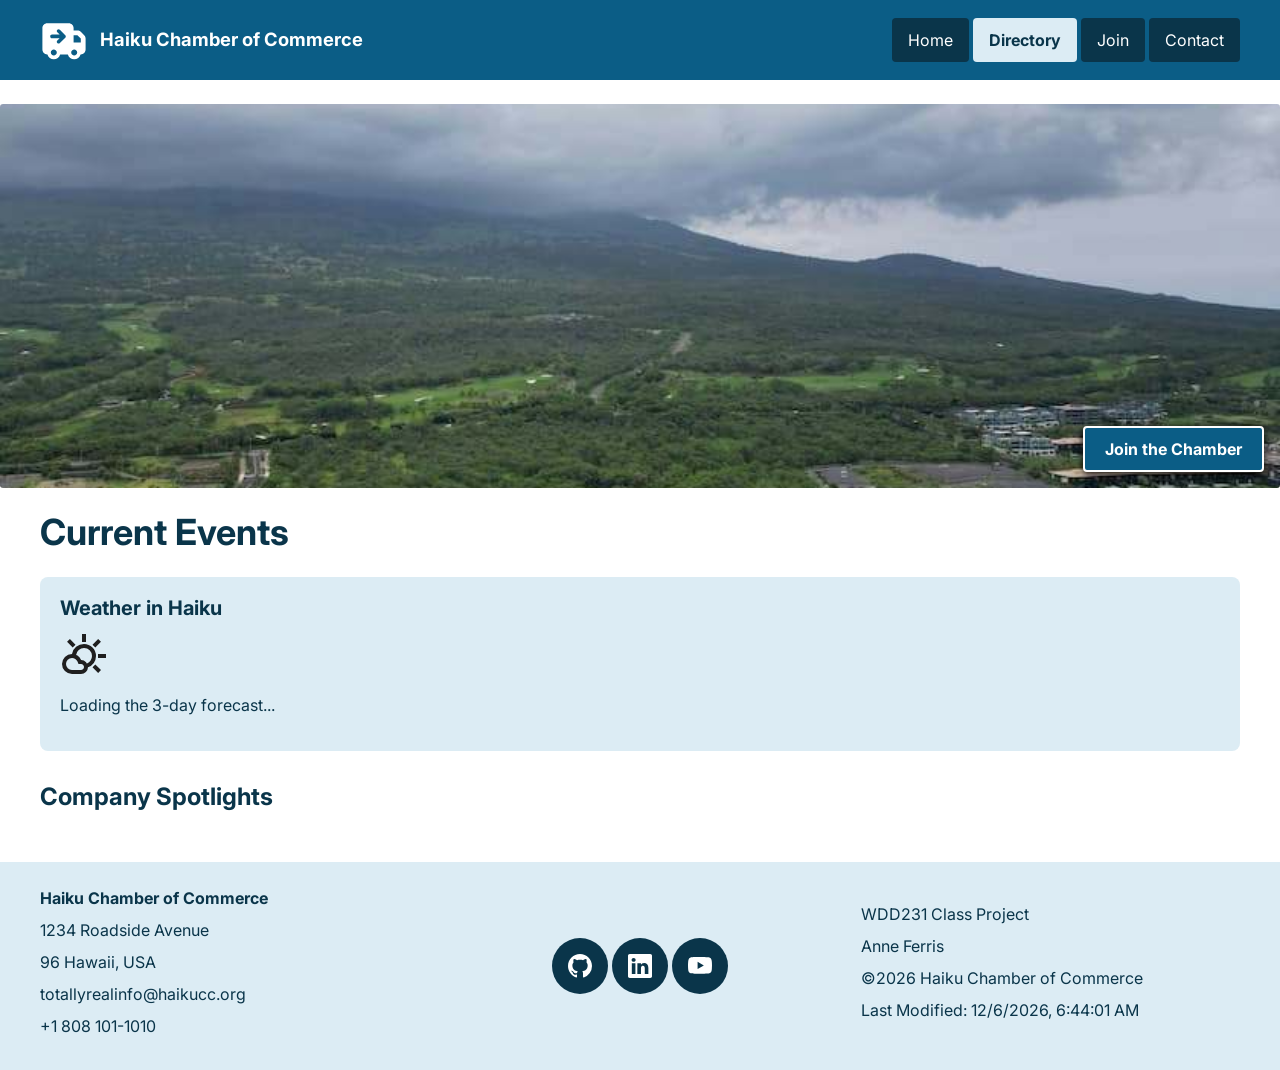
==== chamber/index.html @ 50b2901e "Keep weather key out of Git history Co-authored-by: Copilot <223556219+Copilot@users.noreply.github." ====
<!DOCTYPE html>
<html lang="en">

<head>
    <meta charset="UTF-8">
    <meta name="viewport" content="width=device-width, initial-scale=1.0">
    <title>Homepage - Chamber of Commerce Haiku</title>
    <meta name="author" content="Anne Ferris">
    <meta name="description"
        content="This site is to practice our programming with a group and should result in a website that shows a Chamber of Commerece for Haiku. This is it's landing page.">
    <meta property="og:title" content="Chamber of Commerce - Haiku">
    <meta property="og:description"
        content="This site is to practice our programming with a group and should result in a website that shows a Chamber of Commerece for Haiku. This is it's landing page.">
    <meta property="og:url" content="https://annehutchinson407-debug.github.io/wdd231/">
    <meta property="og:image"
        content="https://annehutchinson407-debug.github.io/wdd231/chamber/images/haiku-hawaii.jpg">
    <link rel="preload" href="data/members.json" as="fetch" type="application/json" crossorigin>
    <link rel="preload" href="images/haiku-harvest.svg" as="image" fetchpriority="high">
    <script src="scripts/weather-config.js" defer></script>
    <script src="scripts/index.js" defer></script>
    <link rel="stylesheet" href="styles/directory-normalize.css">
    <link rel="stylesheet" href="styles/directory.css">
    <link rel="stylesheet" href="styles/directory-larger.css">
    <link rel="icon" href="favicon.ico">
    <link rel="preconnect" href="https://fonts.googleapis.com">
    <link rel="preconnect" href="https://fonts.gstatic.com" crossorigin>
    <link
        href="https://fonts.googleapis.com/css2?family=Fira+Sans&family=Inter:ital,opsz,wght@0,14..32,100..900;1,14..32,100..900&display=optional"
        rel="stylesheet" media="print" onload="this.media='all'">
        <link rel="stylesheet"
            href="https://fonts.googleapis.com/css2?family=Fira+Sans&family=Inter:ital,opsz,wght@0,14..32,100..900;1,14..32,100..900&display=optional">
</head>

<body>

    <header>
        <a class="site-brand" href="../index.html">
            <img src="images/truck.svg" alt="Logo of a Truck with an Arrow">
            <span>Haiku Chamber of Commerce</span>
        </a>
        <button class="menu-toggle" type="button" aria-expanded="false" aria-controls="primary-navigation"
            aria-label="Toggle navigation">
            <span></span>
            <span></span>
            <span></span>
        </button>
        <nav id="primary-navigation">
            <a href="index.html">Home</a>
            <a href="directory.html" aria-current="page">Directory</a>
            <a href="join.html">Join</a>
            <a href="contact.html">Contact</a>
        </nav>
    </header>
    <main>
        <div class="hero">
            <img src="images/haiku-hawaii.jpg" alt="View of Haiku, Hawaii">
            <a class="call-to-action" href="join.html">Join the Chamber</a>
        </div>
        <section>
            <h1>Current Events</h1>
        </section>
        <section class="weather-section" aria-labelledby="weather-heading">
            <h2 id="weather-heading">Weather in Haiku</h2>
            <img src="images/weather.svg" alt="" width="48" height="48">
            <p id="weather-status" role="status" aria-live="polite">Loading current weather and forecast...</p>
            <button id="weather-retry" type="button" hidden>Retry</button>
            <div id="weather-current" class="weather-current" hidden>
                <h2>Current Conditions</h2>
                <figure class="weather-current-figure">
                    <img id="weather-icon" class="weather-icon" alt="weather icon" width="100" height="100">
                    <figcaption id="weather-description"></figcaption>
                </figure>
                <p class="weather-temperature"><span id="weather-temperature"></span> °F</p>
            </div>
            <div id="weather-forecast-container" hidden>
                <h3>3-Day Temperature Forecast</h3>
                <ol id="weather-forecast" class="weather-forecast"></ol>
            </div>
        </section>
        <section>
            <h2>Company Spotlights</h2>
        </section>
    </main>
    <footer>
        <div class="footer-contact">
            <p class="footer-name">Haiku Chamber of Commerce</p>
            <p>1234 Roadside Avenue</p>
            <p>96 Hawaii, USA</p>
            <p>totallyrealinfo@haikucc.org</p>
            <p>+1 808 101-1010</p>
        </div>
        <nav class="social-links" aria-label="Social links">
            <a href="https://github.com/annehutchinson407-debug/wdd231" aria-label="GitHub">
                <img src="images/github.svg" alt="GitHub logo">
            </a>
            <a href="https://www.linkedin.com/in/anne-ferris-639a38439/" aria-label="LinkedIn">
                <img src="images/linkedin.svg" alt="LinkedIn logo">
            </a>
            <a href="https://www.youtube.com/" aria-label="YouTube">
                <img src="images/youtube.svg" alt="YouTube logo">
            </a>
        </nav>
        <div class="footer-project">
            <p>WDD231 Class Project</p>
            <p>Anne Ferris</p>
            <p>©<span id="currentYear"></span> Haiku Chamber of Commerce</p>
            <p>Last Modified: <span id="lastModified"></span></p>
        </div>
    </footer>
</body>

</html>
---- chamber/styles/directory.css ----
:root {
    --color-primary: #0b5d86;
    --color-dark: #0a354a;
    --color-light: #dcecf4;
    --color-highlight: #f2f604;
    --color-clear: #ffffff00;
    --color-very-light: #ffffff;
    --color-shadow: #000000;
}

body {
    color: var(--color-dark);
    font-family: "Inter", "Fira Sans", Arial, sans-serif;
}

header {
    display: grid;
    grid-template-columns: minmax(0, 1fr) auto;
    align-items: center;
    gap: 0.75rem;
    padding: 0.75rem max(1rem, calc((100% - 1200px) / 2));
    background-color: var(--color-primary);
    color: var(--color-very-light)
}

.site-brand {
    display: flex;
    align-items: center;
    gap: 0.75rem;
    min-width: 0;
    color: var(--color-very-light);
    font-size: 1.15rem;
    font-weight: 700;
    text-decoration: none;
}

.site-brand img {
    width: 3rem;
    height: 3rem;
    object-fit: contain;
}

.menu-toggle {
    display: none;
    width: 2.75rem;
    height: 2.75rem;
    padding: 0.5rem;
    border: 1px solid var(--color-very-light);
    border-radius: 0.25rem;
    background: var(--color-clear);
    cursor: pointer;
}

.js .menu-toggle {
    display: block;
}

.menu-toggle span {
    display: block;
    height: 2px;
    margin: 5px 0;
    background: var(--color-very-light);
}

nav {
    grid-column: 1 / -1;
    display: flex;
    flex-direction: column;
    gap: 0.25rem;
}

.js nav:not(.is-open) {
    display: none;
}

nav a {
    display: block;
    padding: 0.75rem 1rem;
    border-radius: 0.25rem;
    background-color: var(--color-dark);
    color: var(--color-very-light);
    text-decoration: none;
}

nav a:hover {
    color: var(--color-highlight);
}

nav a:focus-visible,
.menu-toggle:focus-visible,
.social-links a:focus-visible {
    outline: 3px solid var(--color-highlight);
    outline-offset: 2px;
}

nav a[aria-current="page"] {
    background-color: var(--color-light);
    color: var(--color-dark);
    font-weight: 700;
}

main {
    width: min(100% - 2rem, 1200px);
    min-height: 20rem;
    margin: 0 auto;
    padding: 1.5rem 0 2rem;
}

main h1 {
    margin: 0 0 1.5rem;
    font-size: clamp(1.75rem, 4vw, 2.25rem);
}

.hero {
    position: relative;
    width: 100vw;
    margin-left: calc(50% - 50vw);
    margin-bottom: 1.5rem;
}

.hero img {
    width: 100%;
    max-height: 24rem;
    object-fit: cover;
    border-radius: 0.2rem;
}

.call-to-action {
    position: absolute;
    right: 1rem;
    bottom: 1rem;
    min-height: 2.75rem;
    display: inline-flex;
    align-items: center;
    justify-content: center;
    padding: 0.75rem 1.25rem;
    border: 2px solid var(--color-very-light);
    border-radius: 0.25rem;
    background-color: var(--color-primary);
    color: var(--color-very-light);
    font-weight: 700;
    text-decoration: none;
    box-shadow: 0 2px 8px var(--color-shadow);
}

.call-to-action:hover {
    background-color: var(--color-dark);
}

.call-to-action:focus-visible {
    outline: 3px solid var(--color-highlight);
    outline-offset: 3px;
}

.weather-section {
    margin-bottom: 2rem;
    padding: 1.25rem;
    border-radius: 0.5rem;
    background-color: var(--color-light);
}

.weather-section h2 {
    margin: 0 0 0.75rem;
    font-size: 1.25rem;
}

.weather-forecast {
    display: grid;
    grid-template-columns: repeat(auto-fit, minmax(9rem, 1fr));
    gap: 0.75rem;
    margin: 0;
    padding: 0;
    list-style: none;
}

.weather-forecast li {
    display: grid;
    gap: 0.4rem;
    padding: 0.9rem;
    border-radius: 0.35rem;
    background-color: var(--color-very-light);
}

.weather-forecast strong {
    font-size: 1.05rem;
}

.weather-section button {
    min-height: 2.5rem;
    padding: 0.5rem 1rem;
    border: 0;
    border-radius: 0.25rem;
    background-color: var(--color-primary);
    color: var(--color-very-light);
    font: inherit;
    cursor: pointer;
}

.weather-section button:focus-visible {
    outline: 3px solid var(--color-dark);
    outline-offset: 2px;
}

.directory-controls {
    display: flex;
    justify-content: center;
    gap: 1rem;
    margin: 0 0 1.5rem;
}

.directory-controls button {
    min-width: 6rem;
    min-height: 2.75rem;
    padding: 0.5rem 1rem;
    border: 1px solid var(--color-shadow);
    border-radius: 0.25rem;
    background-color: var(--color-primary);
    color: var(--color-very-light);
    font: inherit;
    cursor: pointer;
}

.directory-controls button:hover,
.directory-controls button[aria-pressed="true"] {
    background-color: var(--color-dark);
}

.directory-controls button:focus-visible {
    outline: 3px solid var(--color-highlight);
    outline-offset: 2px;
}

.directory-status {
    margin: 0 0 1rem;
    text-align: center;
}

.business-grid {
    display: grid;
    grid-template-columns: minmax(0, 1fr);
    gap: 1rem;
}

.business-card {
    overflow: hidden;
    border-radius: 0.5rem;
    background-color: var(--color-very-light);
    box-shadow: 0 2px 8px var(--color-shadow);
}

.business-card-heading {
    margin: 0;
    padding: 0.75rem 1rem 0.25rem;
    text-align: center;
    font-size: 1.25rem;
}

.business-card-tagline {
    margin: 0;
    padding: 0 1rem 0.75rem;
    border-bottom: 2px solid var(--color-dark);
    text-align: center;
}

.business-card-details {
    display: grid;
    grid-template-columns: minmax(5rem, 35%) minmax(0, 1fr);
    align-items: start;
    gap: 1rem;
    padding: 1rem;
}

.business-card-logo {
    width: 100%;
    aspect-ratio: 1;
    object-fit: contain;
}

.business-card-details p {
    margin: 0 0 0.75rem;
    overflow-wrap: anywhere;
}

.business-list {
    grid-template-columns: minmax(0, 1fr);
}

.business-list .business-card {
    border-radius: 0;
    box-shadow: var(--color-shadow);
}

.business-list .business-card:nth-child(even) {
    background-color: var(--color-light);
}

.business-card-details a {
    color: var(--color-primary);
}

.business-card-details a:focus-visible {
    outline: 3px solid var(--color-primary);
    outline-offset: 2px;
}

footer {
    display: grid;
    grid-template-columns: minmax(0, 1fr);
    gap: 1.5rem;
    padding: 1.5rem max(1rem, calc((100% - 1200px) / 2));
    background-color: var(--color-light);
    color: var(--color-dark);
}

footer p {
    margin: 0 0 0.5rem;
    line-height: 1.5;
}

.footer-name {
    font-weight: 700;
}

.social-links {
    display: flex;
    align-items: center;
    justify-content: center;
    gap: 1rem;
}

.social-links a {
    display: flex;
    width: 3.5rem;
    height: 3.5rem;
    align-items: center;
    justify-content: center;
    border-radius: 50%;
    background-color: var(--color-dark);
}

.social-links img {
    width: 2rem;
    height: 2rem;
    object-fit: contain;
}

.footer-project {
    align-self: center;
}

.js nav.is-open {
    display: flex;
    color: var(--color-very-light);
}
---- chamber/styles/directory-larger.css ----
@media screen and (min-width: 48rem) {
    header {
        grid-template-columns: minmax(0, 1fr) auto;
        gap: 1.5rem;
        padding-block: 1rem;
    }

    .js .menu-toggle {
        display: none;
    }

    nav,
    .js nav:not(.is-open) {
        grid-column: auto;
        display: flex;
        flex-direction: row;
        align-items: center;
        gap: 0.25rem;
    }

    nav a {
        min-height: 2.75rem;
        display: flex;
        align-items: center;
        justify-content: center;
        white-space: nowrap;
    }

    .business-grid {
        grid-template-columns: repeat(3, minmax(0, 1fr));
        gap: 1.25rem;
    }

    footer {
        grid-template-columns: repeat(3, minmax(0, 1fr));
        align-items: center;
        gap: 2rem;
    }

    .social-links {
        justify-content: center;
    }
}
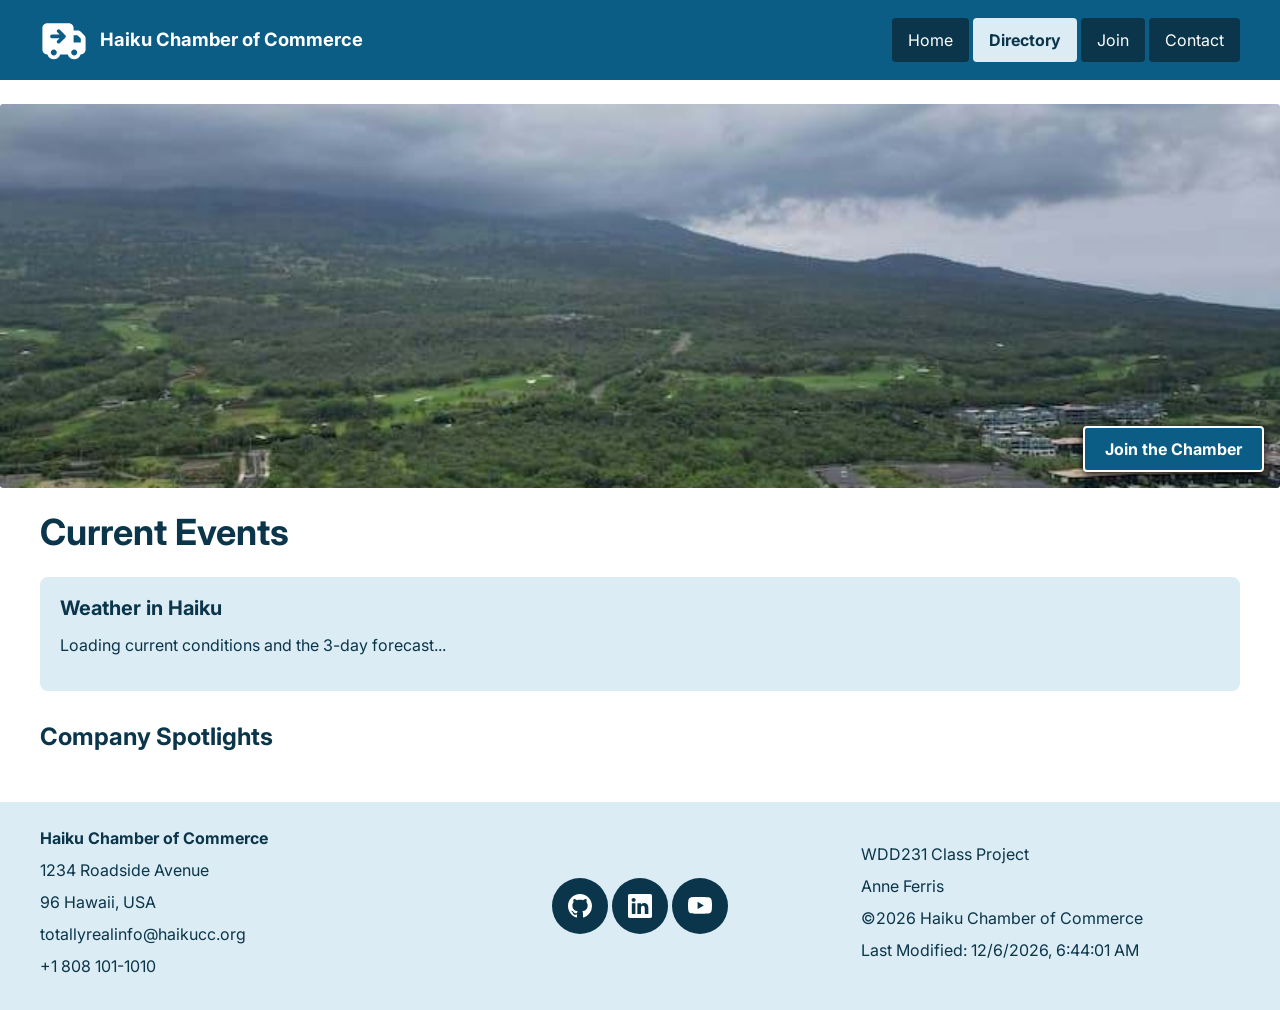
==== commit 777f3dea: "try 7" ====
--- a/chamber/index.html
+++ b/chamber/index.html
@@ -26,16 +26,16 @@
     <link rel="preconnect" href="https://fonts.gstatic.com" crossorigin>
     <link
         href="https://fonts.googleapis.com/css2?family=Fira+Sans&family=Inter:ital,opsz,wght@0,14..32,100..900;1,14..32,100..900&display=optional"
-        rel="stylesheet" media="print" onload="this.media='all'">
-        <link rel="stylesheet"
-            href="https://fonts.googleapis.com/css2?family=Fira+Sans&family=Inter:ital,opsz,wght@0,14..32,100..900;1,14..32,100..900&display=optional">
+        id="google-fonts" rel="stylesheet" media="print">
+    <link rel="stylesheet"
+        href="https://fonts.googleapis.com/css2?family=Fira+Sans&family=Inter:ital,opsz,wght@0,14..32,100..900;1,14..32,100..900&display=optional">
 </head>
 
 <body>
 
     <header>
         <a class="site-brand" href="../index.html">
-            <img src="images/truck.svg" alt="Logo of a Truck with an Arrow">
+            <img src="images/truck.svg">
             <span>Haiku Chamber of Commerce</span>
         </a>
         <button class="menu-toggle" type="button" aria-expanded="false" aria-controls="primary-navigation"
@@ -61,13 +61,13 @@
         </section>
         <section class="weather-section" aria-labelledby="weather-heading">
             <h2 id="weather-heading">Weather in Haiku</h2>
-            <img src="images/weather.svg" alt="" width="48" height="48">
             <p id="weather-status" role="status" aria-live="polite">Loading current weather and forecast...</p>
             <button id="weather-retry" type="button" hidden>Retry</button>
             <div id="weather-current" class="weather-current" hidden>
                 <h2>Current Conditions</h2>
                 <figure class="weather-current-figure">
-                    <img id="weather-icon" class="weather-icon" alt="weather icon" width="100" height="100">
+                    <img id="weather-icon" class="weather-icon" alt="weather icon" src="images/weather.svg" width="100"
+                        height="100">
                     <figcaption id="weather-description"></figcaption>
                 </figure>
                 <p class="weather-temperature"><span id="weather-temperature"></span> °F</p>
@@ -90,13 +90,13 @@
             <p>+1 808 101-1010</p>
         </div>
         <nav class="social-links" aria-label="Social links">
-            <a href="https://github.com/annehutchinson407-debug/wdd231" aria-label="GitHub">
+            <a href="https://github.com/annehutchinson407-debug/wdd231">
                 <img src="images/github.svg" alt="GitHub logo">
             </a>
-            <a href="https://www.linkedin.com/in/anne-ferris-639a38439/" aria-label="LinkedIn">
+            <a href="https://www.linkedin.com/in/anne-ferris-639a38439/">
                 <img src="images/linkedin.svg" alt="LinkedIn logo">
             </a>
-            <a href="https://www.youtube.com/" aria-label="YouTube">
+            <a href="https://www.youtube.com/">
                 <img src="images/youtube.svg" alt="YouTube logo">
             </a>
         </nav>
--- a/chamber/styles/directory.css
+++ b/chamber/styles/directory.css
@@ -164,6 +164,29 @@
     font-size: 1.25rem;
 }
 
+.weather-current {
+    margin-bottom: 1.5rem;
+}
+
+.weather-current-figure {
+    display: flex;
+    align-items: center;
+    gap: 0.75rem;
+    margin: 0;
+}
+
+.weather-icon {
+    width: 3rem;
+    height: 3rem;
+    object-fit: contain;
+}
+
+.weather-temperature {
+    margin: 0.5rem 0 0;
+    font-size: 2rem;
+    font-weight: 700;
+}
+
 .weather-forecast {
     display: grid;
     grid-template-columns: repeat(auto-fit, minmax(9rem, 1fr));
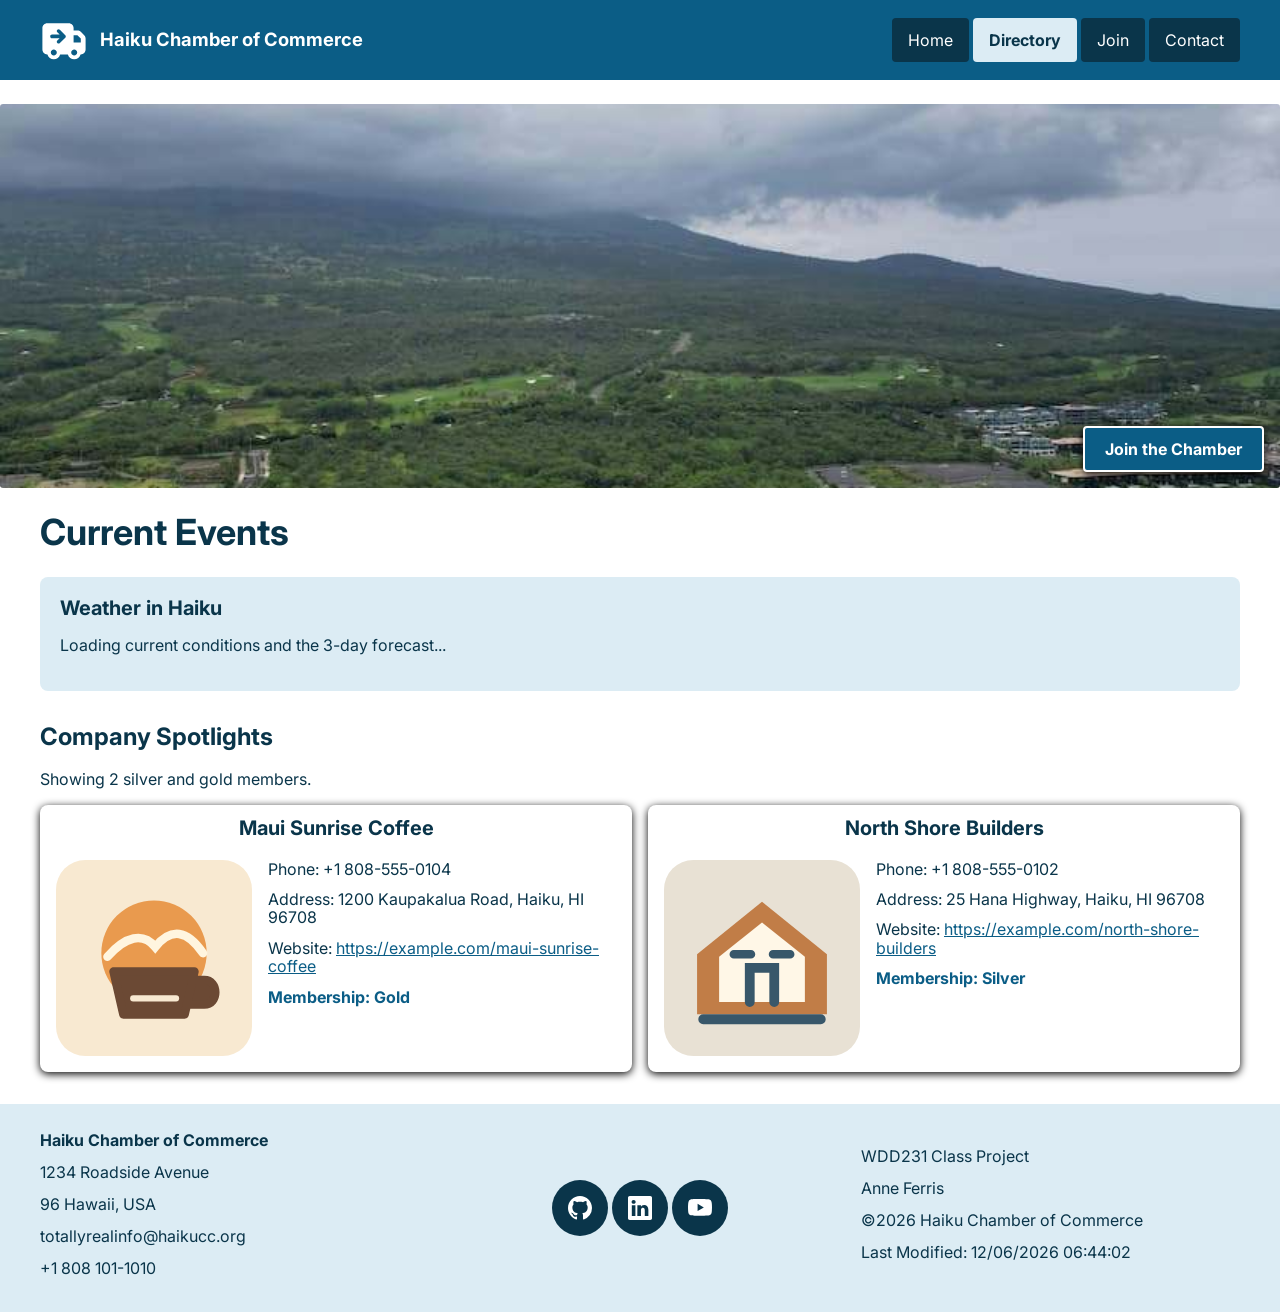
==== commit d6e09dad: "cleaned up js and added spotlight  section" ====
--- a/chamber/index.html
+++ b/chamber/index.html
@@ -35,7 +35,7 @@
 
     <header>
         <a class="site-brand" href="../index.html">
-            <img src="images/truck.svg">
+            <img src="images/truck.svg" alt="">
             <span>Haiku Chamber of Commerce</span>
         </a>
         <button class="menu-toggle" type="button" aria-expanded="false" aria-controls="primary-navigation"
@@ -77,8 +77,10 @@
                 <ol id="weather-forecast" class="weather-forecast"></ol>
             </div>
         </section>
-        <section>
-            <h2>Company Spotlights</h2>
+        <section class="spotlight-section" aria-labelledby="spotlights-heading">
+            <h2 id="spotlights-heading">Company Spotlights</h2>
+            <p id="spotlight-status" role="status" aria-live="polite">Loading featured chamber members...</p>
+            <div id="spotlight-cards" class="spotlight-grid"></div>
         </section>
     </main>
     <footer>
@@ -91,13 +93,13 @@
         </div>
         <nav class="social-links" aria-label="Social links">
             <a href="https://github.com/annehutchinson407-debug/wdd231">
-                <img src="images/github.svg" alt="GitHub logo">
+                <img src="images/github.svg" alt="GitHub">
             </a>
             <a href="https://www.linkedin.com/in/anne-ferris-639a38439/">
-                <img src="images/linkedin.svg" alt="LinkedIn logo">
+                <img src="images/linkedin.svg" alt="LinkedIn">
             </a>
             <a href="https://www.youtube.com/">
-                <img src="images/youtube.svg" alt="YouTube logo">
+                <img src="images/youtube.svg" alt="YouTube">
             </a>
         </nav>
         <div class="footer-project">
--- a/chamber/styles/directory.css
+++ b/chamber/styles/directory.css
@@ -224,6 +224,17 @@
     outline-offset: 2px;
 }
 
+.spotlight-grid {
+    display: grid;
+    grid-template-columns: 1fr;
+    gap: 1rem;
+}
+
+.spotlight-membership {
+    color: var(--color-primary);
+    font-weight: 700;
+}
+
 .directory-controls {
     display: flex;
     justify-content: center;
--- a/chamber/styles/directory-larger.css
+++ b/chamber/styles/directory-larger.css
@@ -31,6 +31,10 @@
         gap: 1.25rem;
     }
 
+    .spotlight-grid {
+        grid-template-columns: 1fr 1fr;
+    }
+
     footer {
         grid-template-columns: repeat(3, minmax(0, 1fr));
         align-items: center;
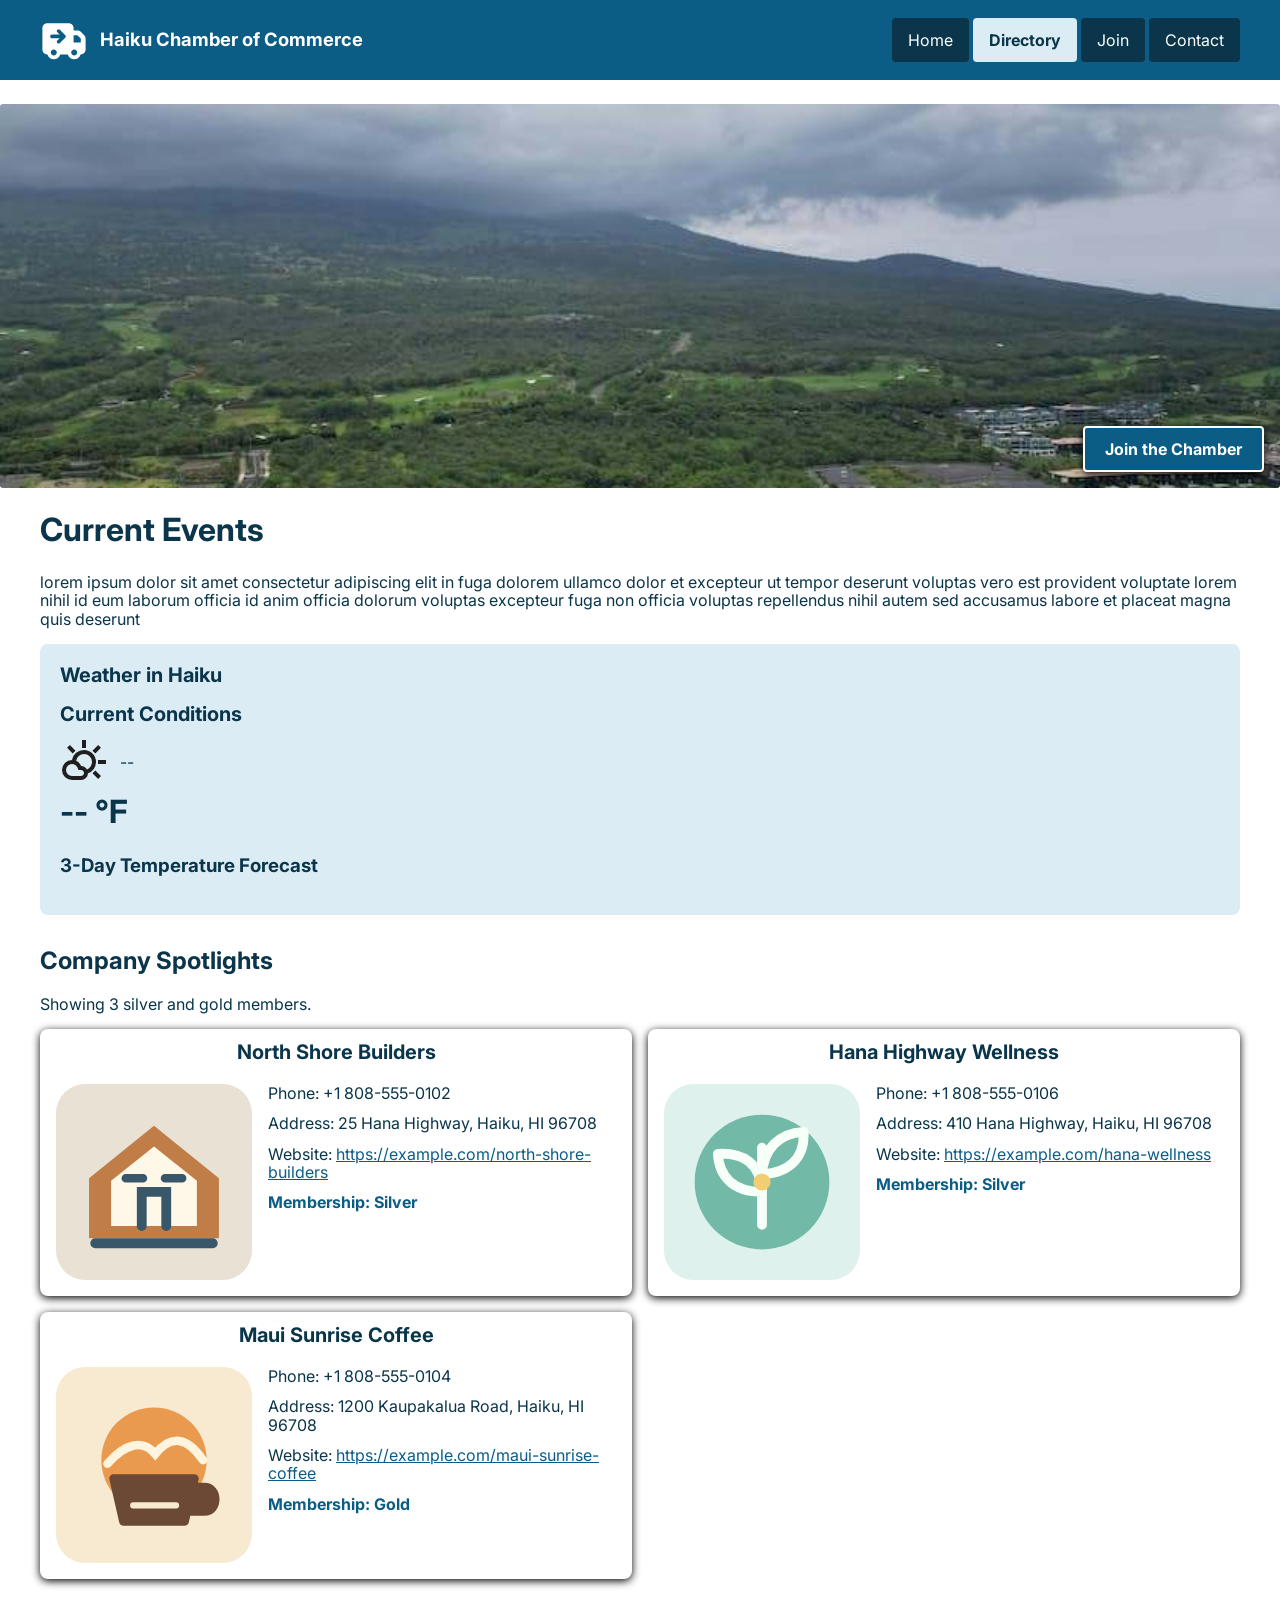
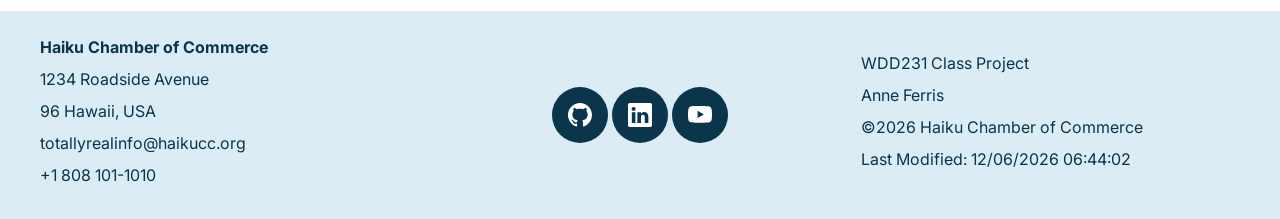
==== commit f64dd35d: "more cleanup and hopefully working weather api" ====
--- a/chamber/index.html
+++ b/chamber/index.html
@@ -14,8 +14,6 @@
     <meta property="og:url" content="https://annehutchinson407-debug.github.io/wdd231/">
     <meta property="og:image"
         content="https://annehutchinson407-debug.github.io/wdd231/chamber/images/haiku-hawaii.jpg">
-    <link rel="preload" href="data/members.json" as="fetch" type="application/json" crossorigin>
-    <link rel="preload" href="images/haiku-harvest.svg" as="image" fetchpriority="high">
     <script src="scripts/weather-config.js" defer></script>
     <script src="scripts/index.js" defer></script>
     <link rel="stylesheet" href="styles/directory-normalize.css">
@@ -28,11 +26,10 @@
         href="https://fonts.googleapis.com/css2?family=Fira+Sans&family=Inter:ital,opsz,wght@0,14..32,100..900;1,14..32,100..900&display=optional"
         id="google-fonts" rel="stylesheet" media="print">
     <link rel="stylesheet"
-        href="https://fonts.googleapis.com/css2?family=Fira+Sans&family=Inter:ital,opsz,wght@0,14..32,100..900;1,14..32,100..900&display=optional">
+        href="https://fonts.googleapis.com/css2?family=Fira+Sans&amp;family=Inter:wght@400;700&amp;display=swap">
 </head>
 
 <body>
-
     <header>
         <a class="site-brand" href="../index.html">
             <img src="images/truck.svg" alt="">
@@ -53,33 +50,36 @@
     </header>
     <main>
         <div class="hero">
-            <img src="images/haiku-hawaii.jpg" alt="View of Haiku, Hawaii">
+            <img src="images/haiku-hawaii.jpg" alt="View of Haiku, Hawaii" width="840" height="630">
             <a class="call-to-action" href="join.html">Join the Chamber</a>
         </div>
         <section>
             <h1>Current Events</h1>
+            <p>lorem ipsum dolor sit amet consectetur adipiscing elit in fuga dolorem ullamco dolor et excepteur ut
+                tempor deserunt voluptas vero est provident voluptate lorem nihil id eum laborum officia id anim officia
+                dolorum voluptas excepteur fuga non officia voluptas repellendus nihil autem sed accusamus labore et
+                placeat magna quis deserunt</p>
         </section>
-        <section class="weather-section" aria-labelledby="weather-heading">
-            <h2 id="weather-heading">Weather in Haiku</h2>
-            <p id="weather-status" role="status" aria-live="polite">Loading current weather and forecast...</p>
-            <button id="weather-retry" type="button" hidden>Retry</button>
-            <div id="weather-current" class="weather-current" hidden>
+        <section class="weather-section">
+            <h2>Weather in Haiku</h2>
+            <p id="weather-status">Loading weather...</p>
+            <div id="weather-current" class="weather-current">
                 <h2>Current Conditions</h2>
                 <figure class="weather-current-figure">
                     <img id="weather-icon" class="weather-icon" alt="weather icon" src="images/weather.svg" width="100"
                         height="100">
-                    <figcaption id="weather-description"></figcaption>
+                    <figcaption id="weather-description">--</figcaption>
                 </figure>
-                <p class="weather-temperature"><span id="weather-temperature"></span> °F</p>
+                <p class="weather-temperature"><span id="weather-temperature">--</span> °F</p>
             </div>
-            <div id="weather-forecast-container" hidden>
+            <div id="weather-forecast-container">
                 <h3>3-Day Temperature Forecast</h3>
                 <ol id="weather-forecast" class="weather-forecast"></ol>
             </div>
         </section>
-        <section class="spotlight-section" aria-labelledby="spotlights-heading">
-            <h2 id="spotlights-heading">Company Spotlights</h2>
-            <p id="spotlight-status" role="status" aria-live="polite">Loading featured chamber members...</p>
+        <section class="spotlight-section">
+            <h2>Company Spotlights</h2>
+            <p id="spotlight-status">Loading featured chamber members...</p>
             <div id="spotlight-cards" class="spotlight-grid"></div>
         </section>
     </main>
--- a/chamber/styles/directory.css
+++ b/chamber/styles/directory.css
@@ -15,7 +15,7 @@
 
 header {
     display: grid;
-    grid-template-columns: minmax(0, 1fr) auto;
+    grid-template-columns: 1fr auto;
     align-items: center;
     gap: 0.75rem;
     padding: 0.75rem max(1rem, calc((100% - 1200px) / 2));
@@ -100,7 +100,8 @@
 }
 
 main {
-    width: min(100% - 2rem, 1200px);
+    width: calc(100% - 2rem);
+    max-width: 1200px;
     min-height: 20rem;
     margin: 0 auto;
     padding: 1.5rem 0 2rem;
@@ -108,7 +109,7 @@
 
 main h1 {
     margin: 0 0 1.5rem;
-    font-size: clamp(1.75rem, 4vw, 2.25rem);
+    font-size: 1.75rem;
 }
 
 .hero {
@@ -189,7 +190,7 @@
 
 .weather-forecast {
     display: grid;
-    grid-template-columns: repeat(auto-fit, minmax(9rem, 1fr));
+    grid-template-columns: 1fr;
     gap: 0.75rem;
     margin: 0;
     padding: 0;
@@ -271,7 +272,7 @@
 
 .business-grid {
     display: grid;
-    grid-template-columns: minmax(0, 1fr);
+    grid-template-columns: 1fr;
     gap: 1rem;
 }
 
@@ -298,7 +299,7 @@
 
 .business-card-details {
     display: grid;
-    grid-template-columns: minmax(5rem, 35%) minmax(0, 1fr);
+    grid-template-columns: 35% 1fr;
     align-items: start;
     gap: 1rem;
     padding: 1rem;
@@ -312,11 +313,11 @@
 
 .business-card-details p {
     margin: 0 0 0.75rem;
-    overflow-wrap: anywhere;
+    word-wrap: break-word;
 }
 
 .business-list {
-    grid-template-columns: minmax(0, 1fr);
+    grid-template-columns: 1fr;
 }
 
 .business-list .business-card {
@@ -339,7 +340,7 @@
 
 footer {
     display: grid;
-    grid-template-columns: minmax(0, 1fr);
+    grid-template-columns: 1fr;
     gap: 1.5rem;
     padding: 1.5rem max(1rem, calc((100% - 1200px) / 2));
     background-color: var(--color-light);
@@ -385,4 +386,38 @@
 .js nav.is-open {
     display: flex;
     color: var(--color-very-light);
+}
+
+@media screen and (min-width: 23.25rem) {
+    .weather-forecast {
+        grid-template-columns: repeat(2, 1fr);
+    }
+}
+
+@media screen and (max-width: 48rem) {
+    .weather-section {
+        min-height: 35rem;
+    }
+
+    .spotlight-grid {
+        min-height: 35rem;
+    }
+
+    .spotlight-grid.spotlight-count-3 {
+        min-height: 54rem;
+    }
+}
+
+@media screen and (max-width: 24rem) {
+    .weather-section {
+        min-height: 42rem;
+    }
+
+    .spotlight-grid {
+        min-height: 42rem;
+    }
+
+    .spotlight-grid.spotlight-count-3 {
+        min-height: 62rem;
+    }
 }
--- a/chamber/styles/directory-larger.css
+++ b/chamber/styles/directory-larger.css
@@ -1,8 +1,12 @@
 @media screen and (min-width: 48rem) {
     header {
-        grid-template-columns: minmax(0, 1fr) auto;
+        grid-template-columns: 1fr auto;
         gap: 1.5rem;
         padding-block: 1rem;
+    }
+
+    main h1 {
+        font-size: 2rem;
     }
 
     .js .menu-toggle {
@@ -27,8 +31,12 @@
     }
 
     .business-grid {
-        grid-template-columns: repeat(3, minmax(0, 1fr));
+        grid-template-columns: repeat(3, 1fr);
         gap: 1.25rem;
+    }
+
+    .weather-forecast {
+        grid-template-columns: repeat(3, 1fr);
     }
 
     .spotlight-grid {
@@ -36,12 +44,24 @@
     }
 
     footer {
-        grid-template-columns: repeat(3, minmax(0, 1fr));
+        grid-template-columns: repeat(3, 1fr);
         align-items: center;
         gap: 2rem;
+    }
+
+    @media screen and (min-width: 56.25rem) {
+        main h1 {
+            font-size: 2.25rem;
+        }
     }
 
     .social-links {
         justify-content: center;
     }
+}
+
+@media screen and (min-width: 56rem) {
+    main h1 {
+        font-size: 2rem;
+    }
 }
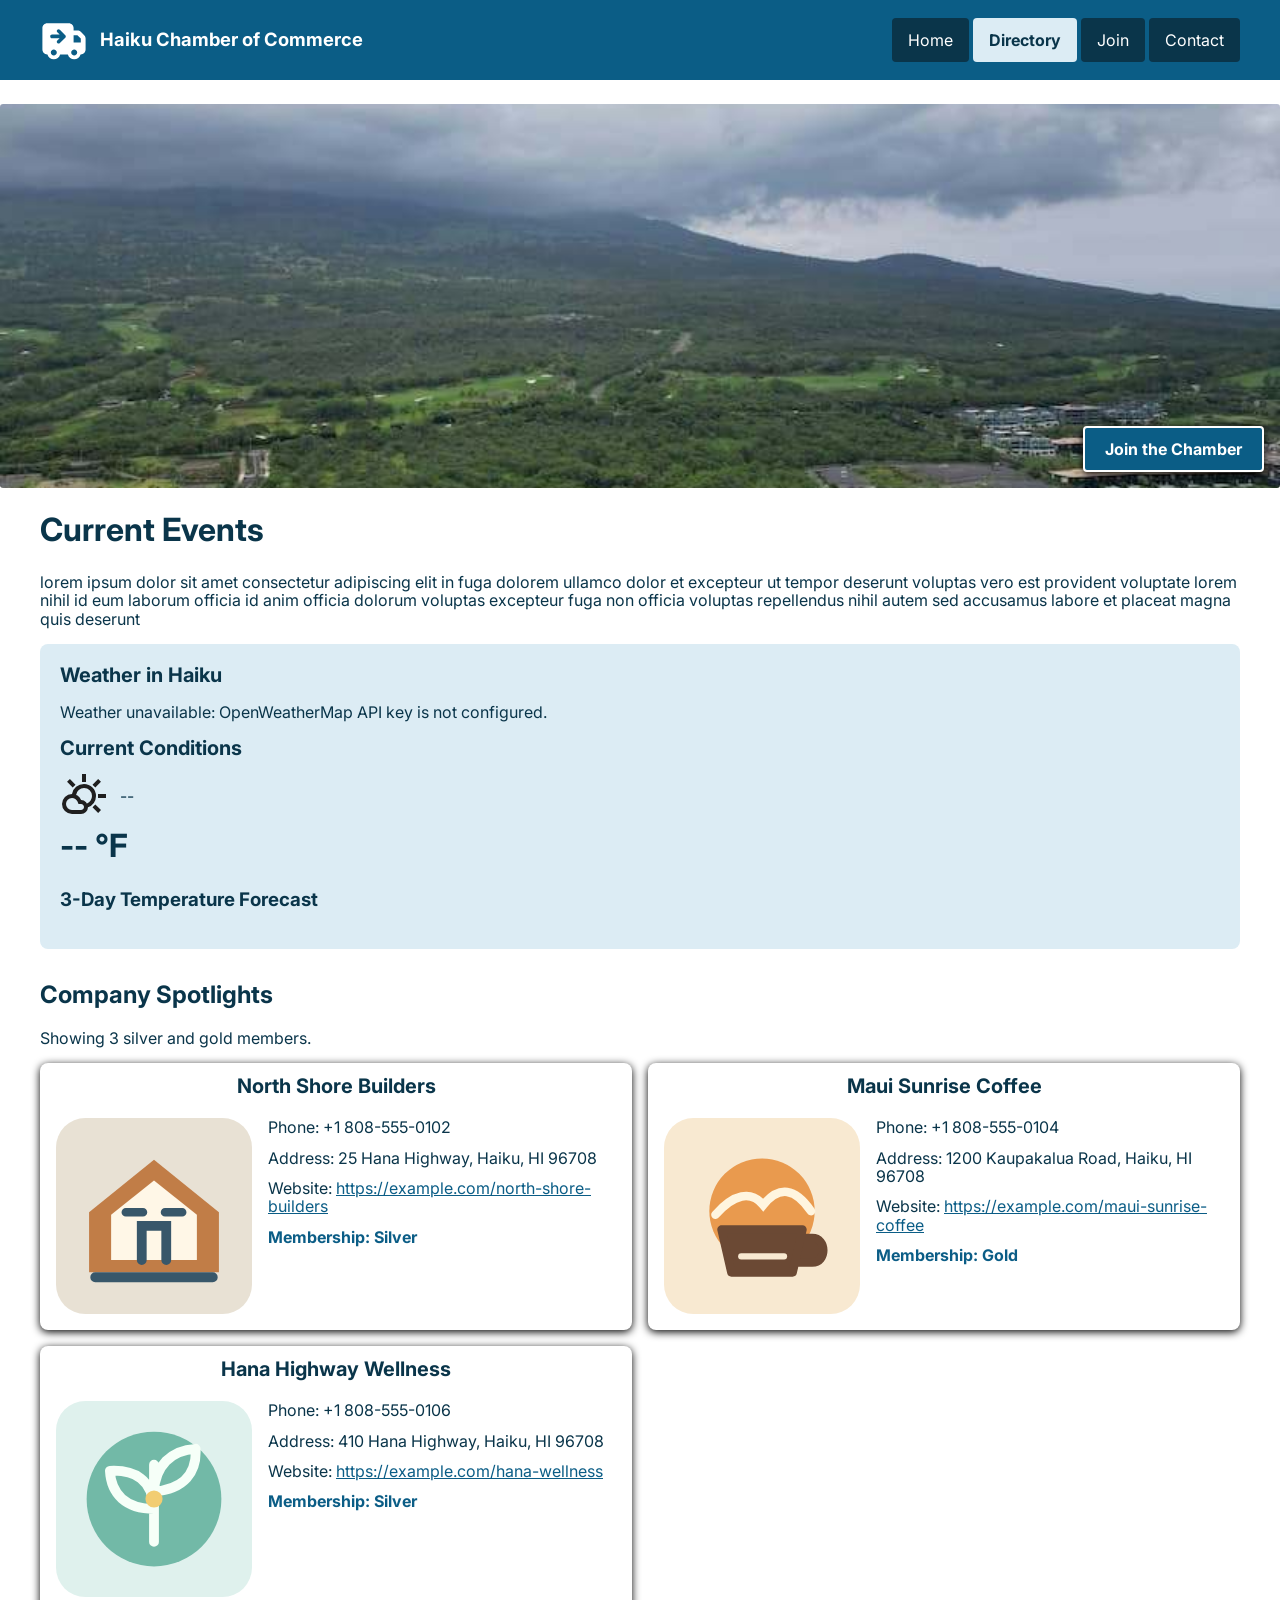
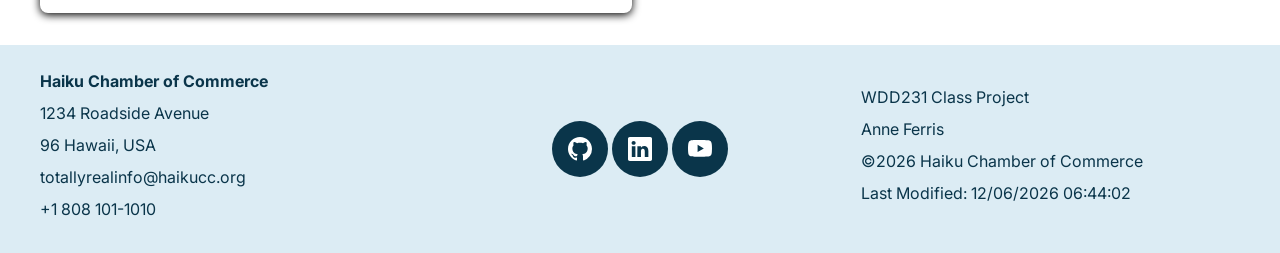
==== commit 2818b77e: "attempt 8" ====
--- a/chamber/index.html
+++ b/chamber/index.html
@@ -62,7 +62,7 @@
         </section>
         <section class="weather-section">
             <h2>Weather in Haiku</h2>
-            <p id="weather-status">Loading weather...</p>
+            <p id="weather-status"></p>
             <div id="weather-current" class="weather-current">
                 <h2>Current Conditions</h2>
                 <figure class="weather-current-figure">
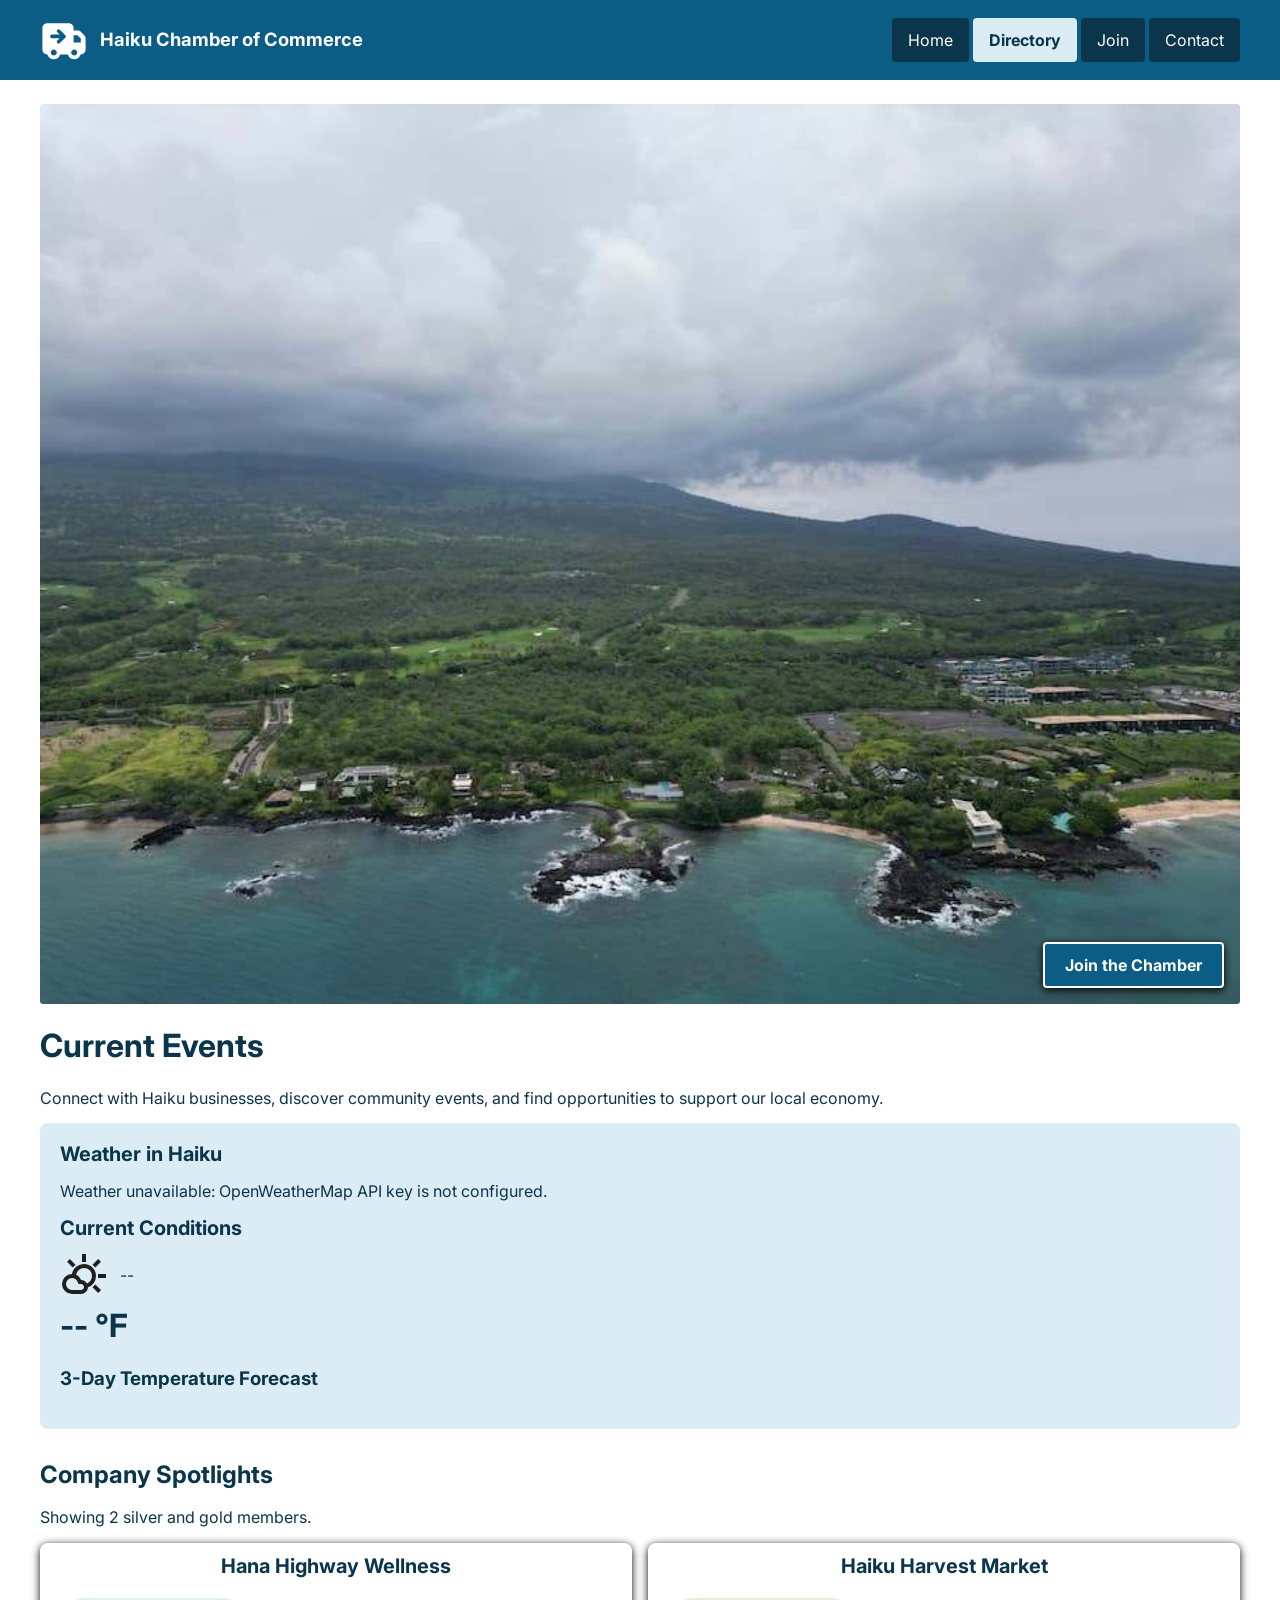
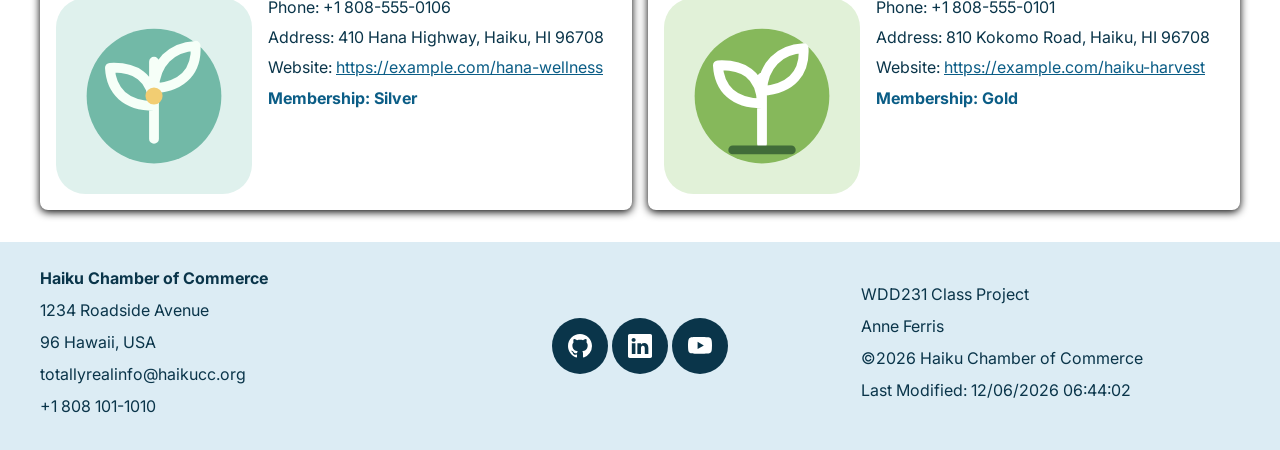
==== commit 62016cf0: "changed hero image width, changed current event section and member spotlight error messaeg" ====
--- a/chamber/index.html
+++ b/chamber/index.html
@@ -55,10 +55,8 @@
         </div>
         <section>
             <h1>Current Events</h1>
-            <p>lorem ipsum dolor sit amet consectetur adipiscing elit in fuga dolorem ullamco dolor et excepteur ut
-                tempor deserunt voluptas vero est provident voluptate lorem nihil id eum laborum officia id anim officia
-                dolorum voluptas excepteur fuga non officia voluptas repellendus nihil autem sed accusamus labore et
-                placeat magna quis deserunt</p>
+            <p>Connect with Haiku businesses, discover community events, and find opportunities to support our local
+                economy.</p>
         </section>
         <section class="weather-section">
             <h2>Weather in Haiku</h2>
--- a/chamber/styles/directory.css
+++ b/chamber/styles/directory.css
@@ -114,15 +114,12 @@
 
 .hero {
     position: relative;
-    width: 100vw;
-    margin-left: calc(50% - 50vw);
+    width: 100%;
     margin-bottom: 1.5rem;
 }
 
 .hero img {
     width: 100%;
-    max-height: 24rem;
-    object-fit: cover;
     border-radius: 0.2rem;
 }
 
@@ -227,7 +224,7 @@
 
 .spotlight-grid {
     display: grid;
-    grid-template-columns: 1fr;
+    grid-template-columns: minmax(0, 1fr);
     gap: 1rem;
 }
 
@@ -299,10 +296,14 @@
 
 .business-card-details {
     display: grid;
-    grid-template-columns: 35% 1fr;
+    grid-template-columns: minmax(0, 35%) minmax(0, 1fr);
     align-items: start;
     gap: 1rem;
     padding: 1rem;
+}
+
+.business-card-details > div {
+    min-width: 0;
 }
 
 .business-card-logo {
@@ -313,7 +314,7 @@
 
 .business-card-details p {
     margin: 0 0 0.75rem;
-    word-wrap: break-word;
+    overflow-wrap: anywhere;
 }
 
 .business-list {
@@ -393,31 +394,3 @@
         grid-template-columns: repeat(2, 1fr);
     }
 }
-
-@media screen and (max-width: 48rem) {
-    .weather-section {
-        min-height: 35rem;
-    }
-
-    .spotlight-grid {
-        min-height: 35rem;
-    }
-
-    .spotlight-grid.spotlight-count-3 {
-        min-height: 54rem;
-    }
-}
-
-@media screen and (max-width: 24rem) {
-    .weather-section {
-        min-height: 42rem;
-    }
-
-    .spotlight-grid {
-        min-height: 42rem;
-    }
-
-    .spotlight-grid.spotlight-count-3 {
-        min-height: 62rem;
-    }
-}
--- a/chamber/styles/directory-larger.css
+++ b/chamber/styles/directory-larger.css
@@ -40,7 +40,11 @@
     }
 
     .spotlight-grid {
-        grid-template-columns: 1fr 1fr;
+        grid-template-columns: repeat(2, minmax(0, 1fr));
+    }
+
+    .spotlight-grid.spotlight-count-3 {
+        grid-template-columns: repeat(3, minmax(0, 1fr));
     }
 
     footer {
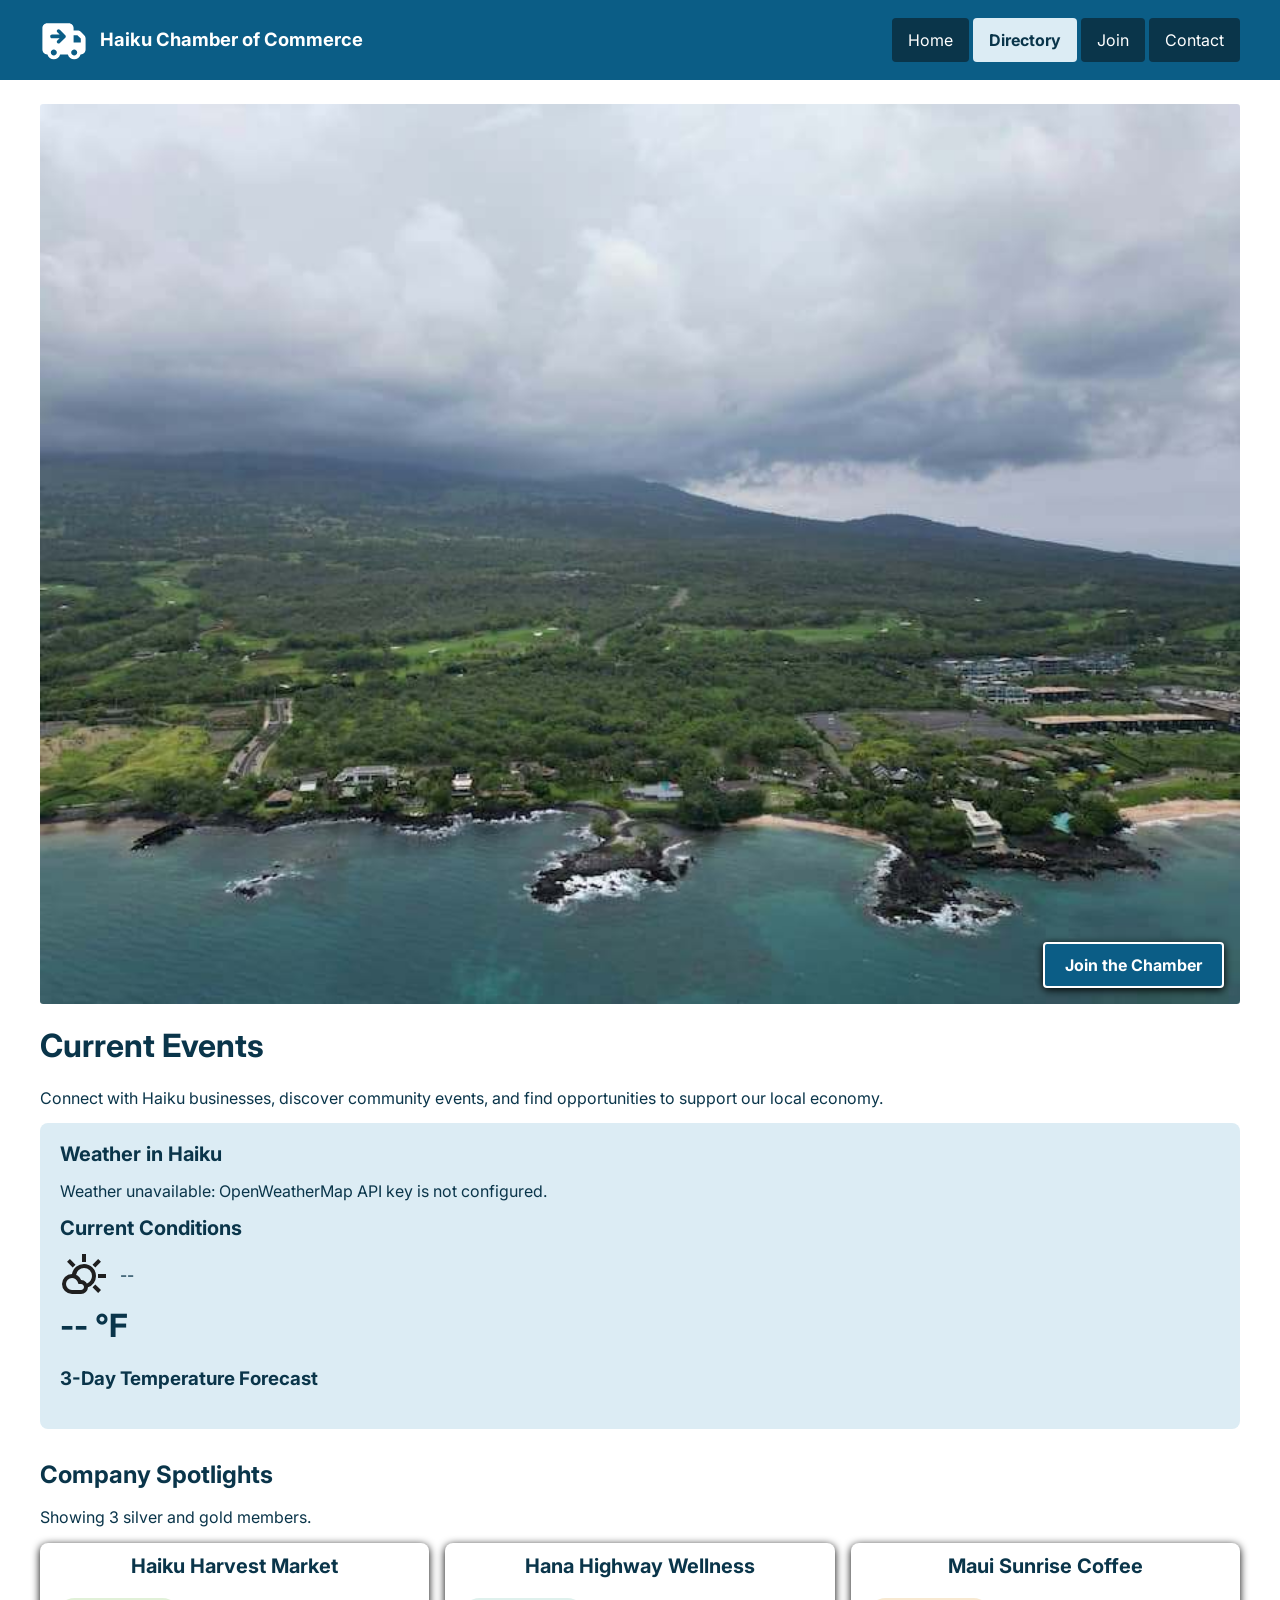
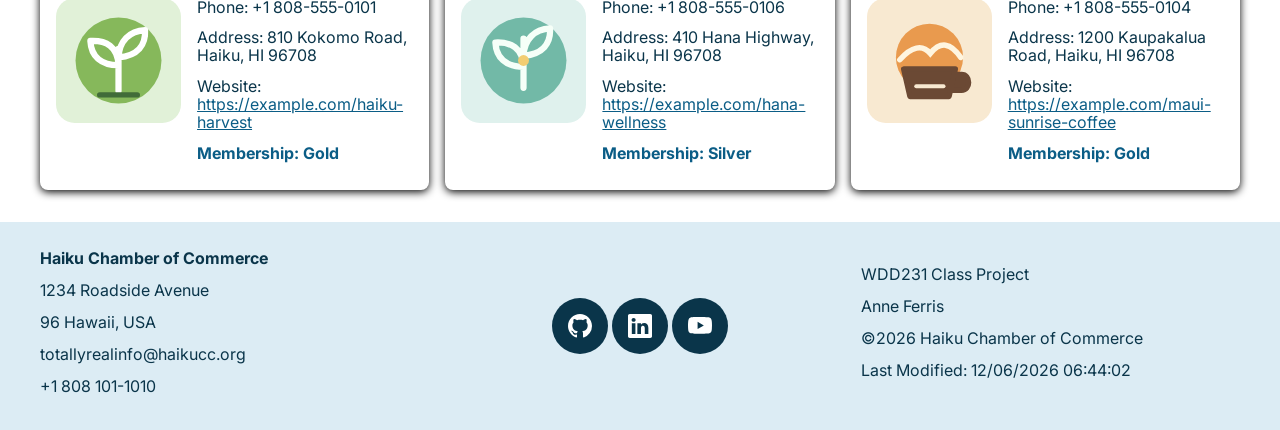
==== commit a4af5547: "try 9 with weather api" ====
--- a/chamber/index.html
+++ b/chamber/index.html
@@ -15,6 +15,7 @@
     <meta property="og:image"
         content="https://annehutchinson407-debug.github.io/wdd231/chamber/images/haiku-hawaii.jpg">
     <script src="scripts/weather-config.js" defer></script>
+    <script src="scripts/weather.js" defer></script>
     <script src="scripts/index.js" defer></script>
     <link rel="stylesheet" href="styles/directory-normalize.css">
     <link rel="stylesheet" href="styles/directory.css">
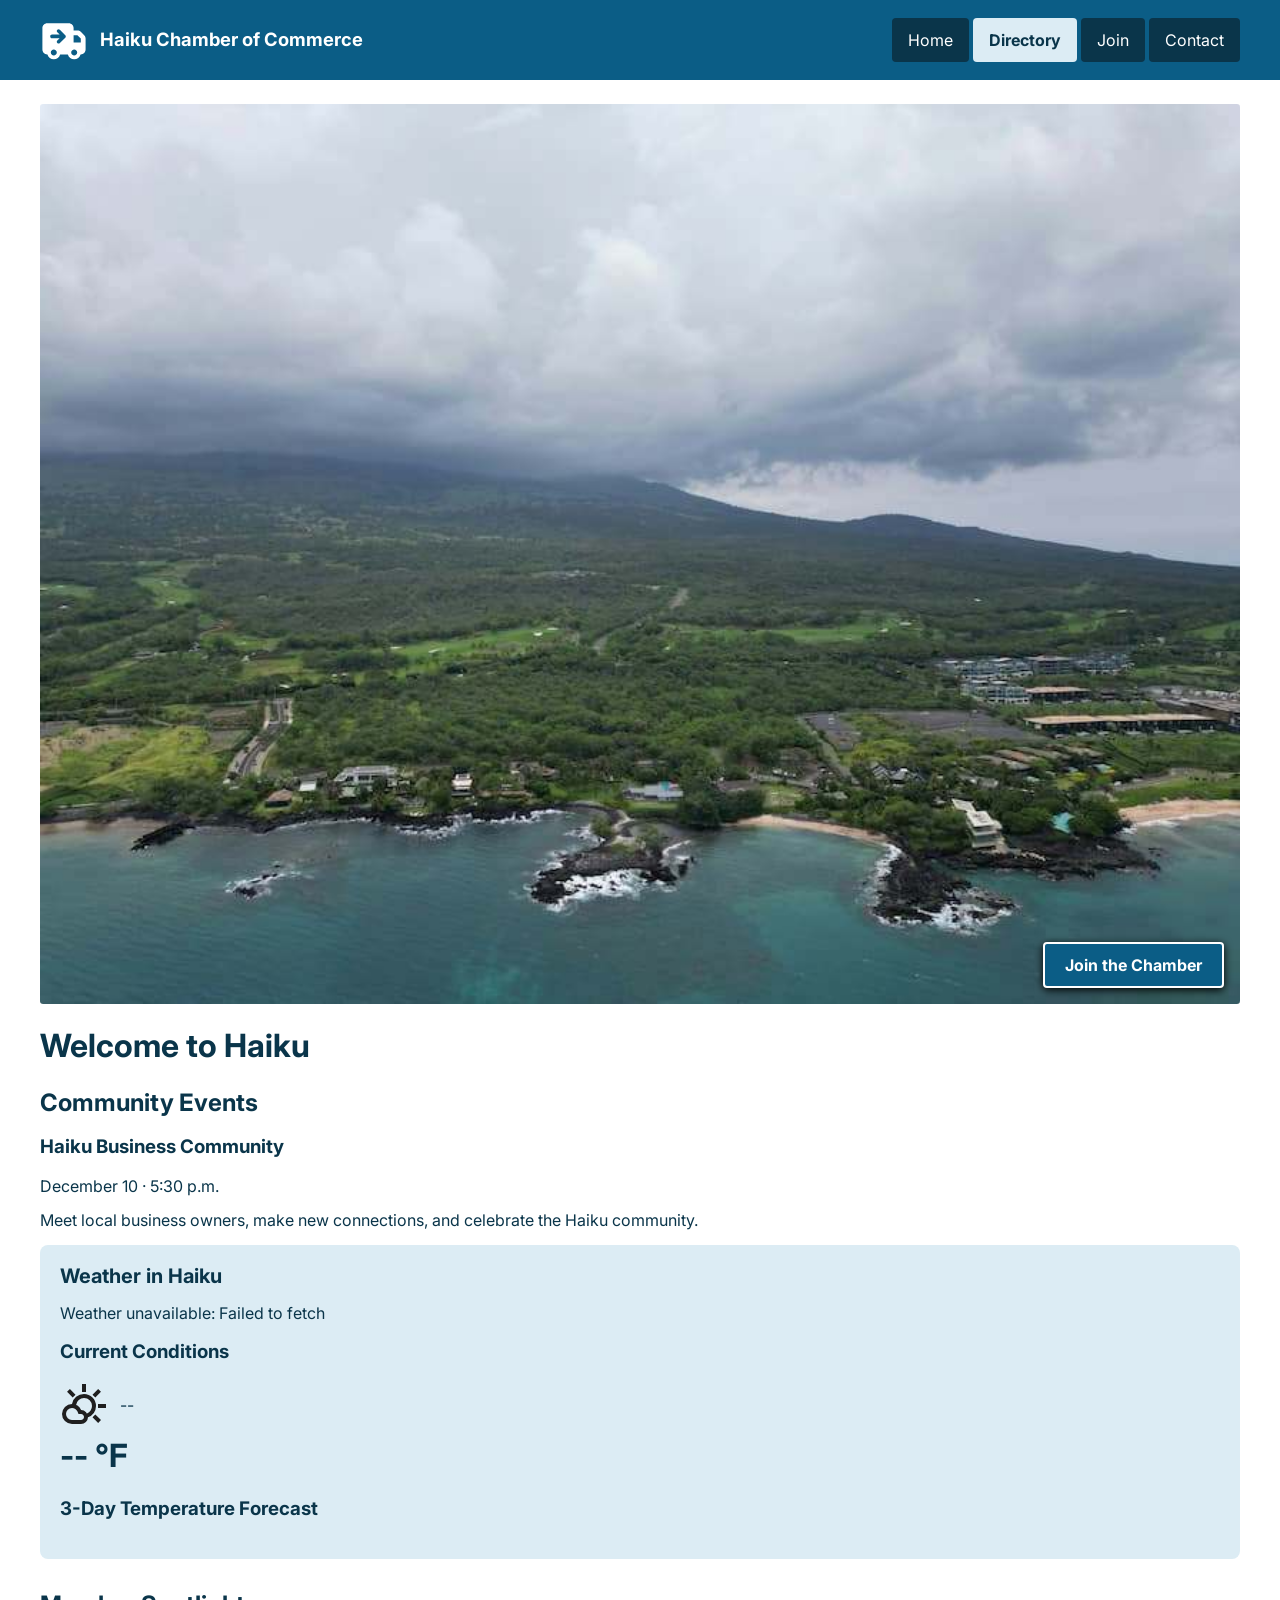
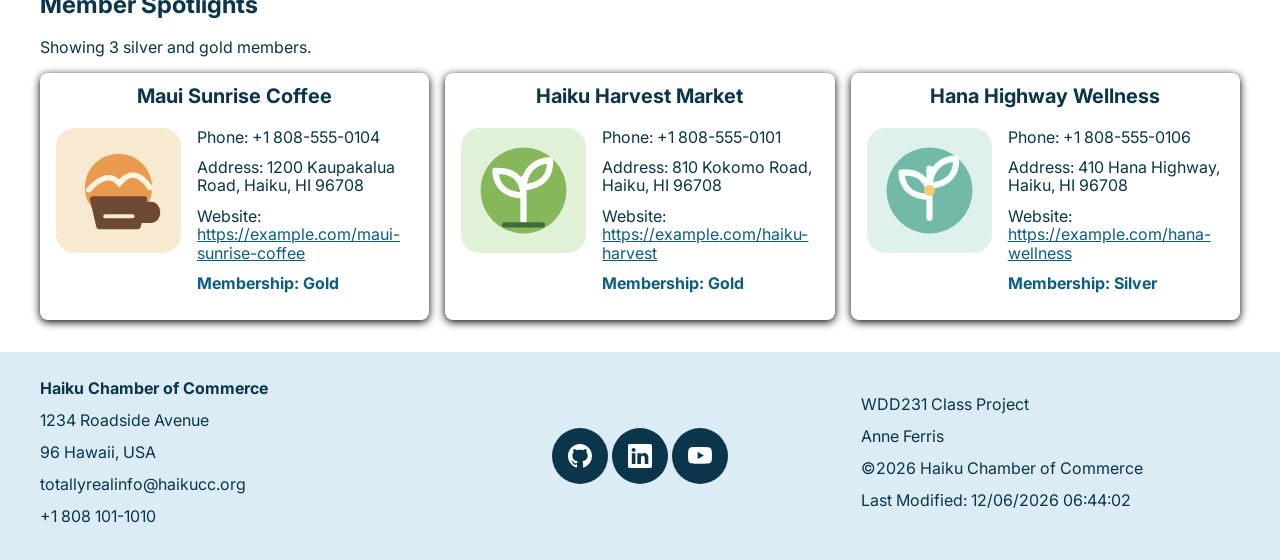
==== commit b37d47e2: "try 10" ====
--- a/chamber/index.html
+++ b/chamber/index.html
@@ -14,9 +14,7 @@
     <meta property="og:url" content="https://annehutchinson407-debug.github.io/wdd231/">
     <meta property="og:image"
         content="https://annehutchinson407-debug.github.io/wdd231/chamber/images/haiku-hawaii.jpg">
-    <script src="scripts/weather-config.js" defer></script>
-    <script src="scripts/weather.js" defer></script>
-    <script src="scripts/index.js" defer></script>
+    <script type="module" src="scripts/index.js"></script>
     <link rel="stylesheet" href="styles/directory-normalize.css">
     <link rel="stylesheet" href="styles/directory.css">
     <link rel="stylesheet" href="styles/directory-larger.css">
@@ -54,33 +52,39 @@
             <img src="images/haiku-hawaii.jpg" alt="View of Haiku, Hawaii" width="840" height="630">
             <a class="call-to-action" href="join.html">Join the Chamber</a>
         </div>
-        <section>
-            <h1>Current Events</h1>
-            <p>Connect with Haiku businesses, discover community events, and find opportunities to support our local
-                economy.</p>
-        </section>
-        <section class="weather-section">
-            <h2>Weather in Haiku</h2>
-            <p id="weather-status"></p>
-            <div id="weather-current" class="weather-current">
-                <h2>Current Conditions</h2>
-                <figure class="weather-current-figure">
-                    <img id="weather-icon" class="weather-icon" alt="weather icon" src="images/weather.svg" width="100"
-                        height="100">
-                    <figcaption id="weather-description">--</figcaption>
-                </figure>
-                <p class="weather-temperature"><span id="weather-temperature">--</span> °F</p>
-            </div>
-            <div id="weather-forecast-container">
-                <h3>3-Day Temperature Forecast</h3>
-                <ol id="weather-forecast" class="weather-forecast"></ol>
-            </div>
-        </section>
-        <section class="spotlight-section">
-            <h2>Company Spotlights</h2>
-            <p id="spotlight-status">Loading featured chamber members...</p>
-            <div id="spotlight-cards" class="spotlight-grid"></div>
-        </section>
+        <h1>Welcome to Haiku</h1>
+        <div class="home-content-grid">
+            <section class="home-events" aria-labelledby="events-heading">
+                <h2 id="events-heading">Community Events</h2>
+                <article class="event-card">
+                    <h3>Haiku Business Community</h3>
+                    <p><time datetime="2026-12-10T17:30">December 10 · 5:30 p.m.</time></p>
+                    <p>Meet local business owners, make new connections, and celebrate the Haiku community.</p>
+                </article>
+            </section>
+            <section class="weather-section" aria-labelledby="weather-heading">
+                <h2 id="weather-heading">Weather in Haiku</h2>
+                <p id="weather-status" role="status" aria-live="polite">Loading weather...</p>
+                <div id="weather-current" class="weather-current">
+                    <h3>Current Conditions</h3>
+                    <figure class="weather-current-figure">
+                        <img id="weather-icon" class="weather-icon" src="images/weather.svg" alt="Weather icon"
+                            width="100" height="100">
+                        <figcaption id="weather-description">--</figcaption>
+                    </figure>
+                    <p class="weather-temperature"><span id="weather-temperature">--</span> °F</p>
+                </div>
+                <div id="weather-forecast-container">
+                    <h3>3-Day Temperature Forecast</h3>
+                    <ol id="weather-forecast" class="weather-forecast"></ol>
+                </div>
+            </section>
+            <section class="spotlight-section" aria-labelledby="spotlight-heading">
+                <h2 id="spotlight-heading">Member Spotlights</h2>
+                <p id="spotlight-status" role="status" aria-live="polite">Loading featured chamber members...</p>
+                <div id="spotlight-cards" class="spotlight-grid"></div>
+            </section>
+        </div>
     </main>
     <footer>
         <div class="footer-contact">
